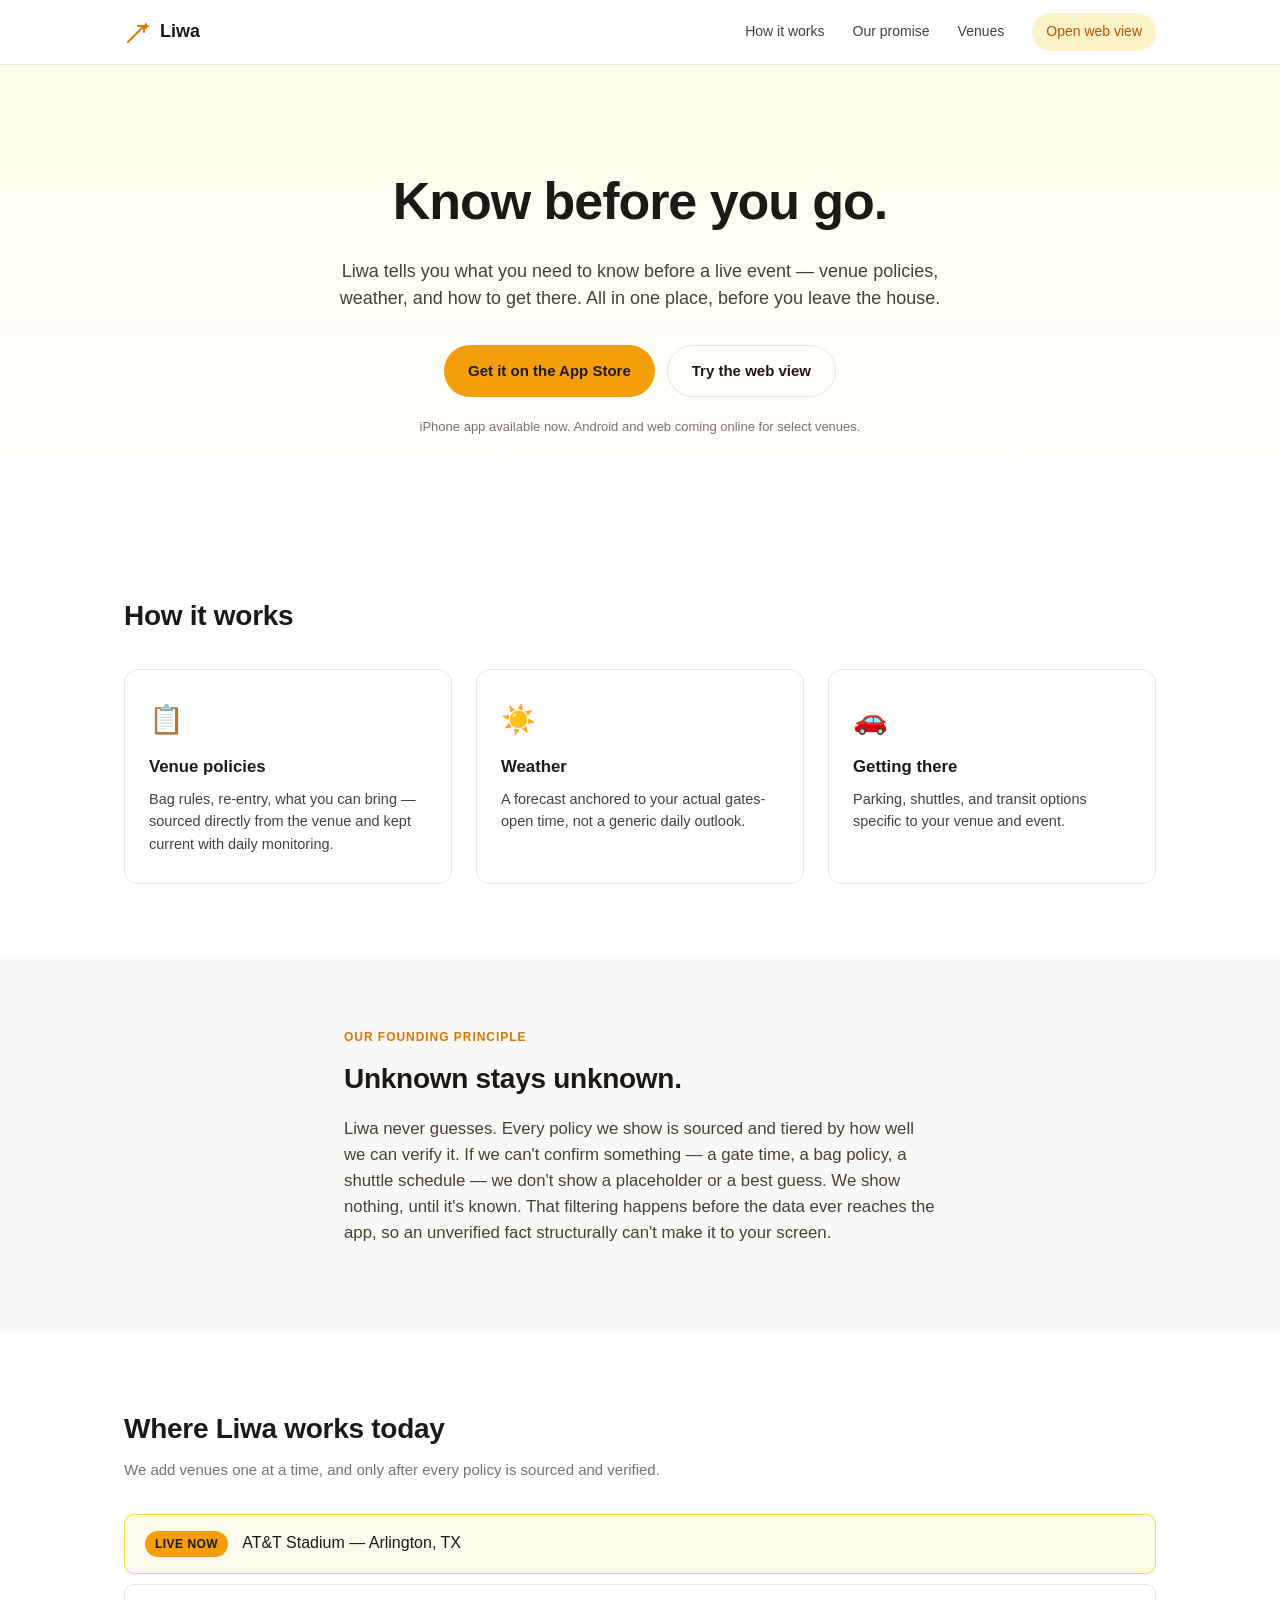
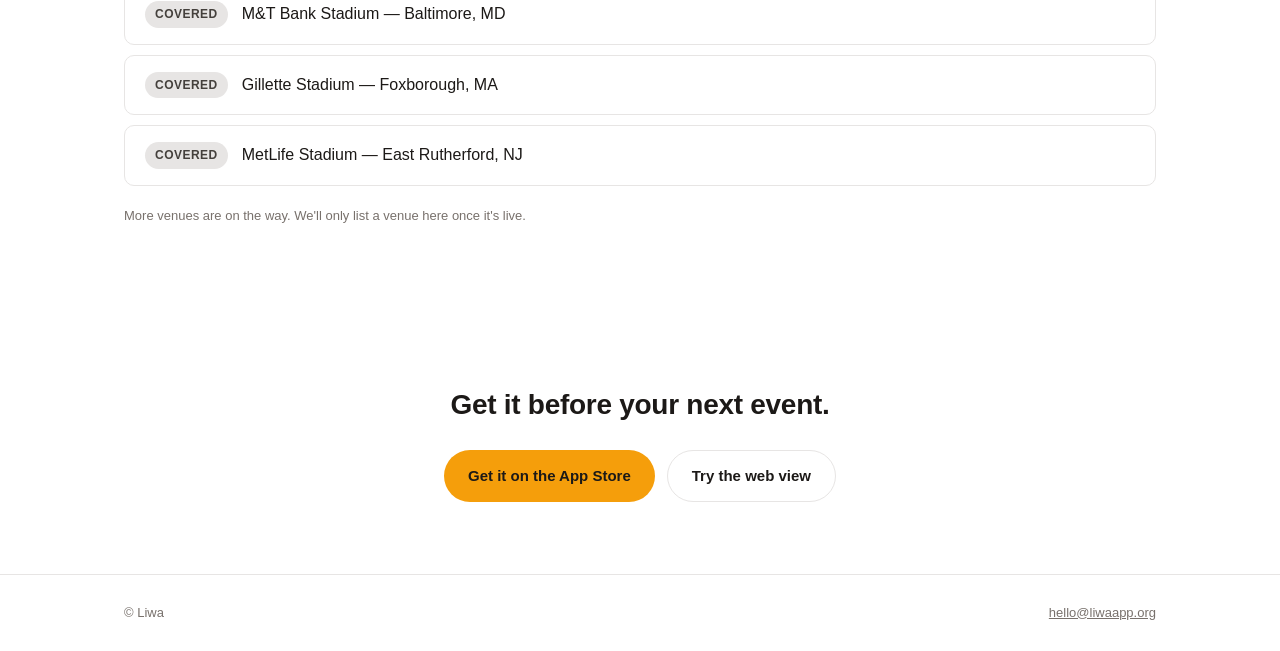
==== index.html @ 64593947 "Initial liwaapp.org site" ====
<!DOCTYPE html>
<html lang="en">
<head>
<meta charset="UTF-8">
<meta name="viewport" content="width=device-width, initial-scale=1.0">
<title>Liwa — Know Before You Go</title>
<meta name="description" content="Liwa tells you what you need to know before a live event: venue policies, weather, and how to get there. Every fact sourced. Unknown stays unknown.">
<link rel="stylesheet" href="css/style.css">
</head>
<body>

<header class="site-header">
  <div class="wrap header-inner">
    <a href="/" class="logo" aria-label="Liwa home">
      <svg class="logo-mark" width="28" height="28" viewBox="0 0 28 28" fill="none" xmlns="http://www.w3.org/2000/svg">
        <path d="M4 24L20 8" stroke="currentColor" stroke-width="2" stroke-linecap="round"/>
        <path d="M14 8H20V14" stroke="currentColor" stroke-width="2" stroke-linecap="round" stroke-linejoin="round"/>
        <path d="M22 4L23.2 6.8L26 8L23.2 9.2L22 12L20.8 9.2L18 8L20.8 6.8L22 4Z" fill="currentColor"/>
      </svg>
      <span>Liwa</span>
    </a>
    <nav class="header-nav">
      <a href="#how-it-works">How it works</a>
      <a href="#principle">Our promise</a>
      <a href="#venues">Venues</a>
      <a href="live.html" class="nav-web-app">Open web view</a>
    </nav>
  </div>
</header>

<main>

  <section class="hero">
    <div class="wrap hero-inner">
      <h1>Know before you go.</h1>
      <p class="hero-sub">Liwa tells you what you need to know before a live event — venue policies, weather, and how to get there. All in one place, before you leave the house.</p>
      <div class="hero-ctas">
        <a class="btn btn-primary" href="https://apps.apple.com/us/app/liwa-know-before-you-go/id6790222467" target="_blank" rel="noopener">
          Get it on the App Store
        </a>
        <a class="btn btn-secondary" href="live.html">
          Try the web view
        </a>
      </div>
      <p class="hero-note">iPhone app available now. Android and web coming online for select venues.</p>
    </div>
  </section>

  <section id="how-it-works" class="section">
    <div class="wrap">
      <h2>How it works</h2>
      <div class="grid-3">
        <div class="card">
          <div class="card-icon" aria-hidden="true">📋</div>
          <h3>Venue policies</h3>
          <p>Bag rules, re-entry, what you can bring — sourced directly from the venue and kept current with daily monitoring.</p>
        </div>
        <div class="card">
          <div class="card-icon" aria-hidden="true">☀️</div>
          <h3>Weather</h3>
          <p>A forecast anchored to your actual gates-open time, not a generic daily outlook.</p>
        </div>
        <div class="card">
          <div class="card-icon" aria-hidden="true">🚗</div>
          <h3>Getting there</h3>
          <p>Parking, shuttles, and transit options specific to your venue and event.</p>
        </div>
      </div>
    </div>
  </section>

  <section id="principle" class="section section-alt">
    <div class="wrap principle-wrap">
      <p class="eyebrow">Our founding principle</p>
      <h2>Unknown stays unknown.</h2>
      <p class="principle-body">
        Liwa never guesses. Every policy we show is sourced and tiered by how well we can verify it.
        If we can't confirm something — a gate time, a bag policy, a shuttle schedule — we don't show
        a placeholder or a best guess. We show nothing, until it's known. That filtering happens before
        the data ever reaches the app, so an unverified fact structurally can't make it to your screen.
      </p>
    </div>
  </section>

  <section id="venues" class="section">
    <div class="wrap">
      <h2>Where Liwa works today</h2>
      <p class="section-sub">We add venues one at a time, and only after every policy is sourced and verified.</p>
      <ul class="venue-list">
        <li class="venue-item venue-live">
          <span class="venue-status">Live now</span>
          <span class="venue-name">AT&amp;T Stadium — Arlington, TX</span>
        </li>
        <li class="venue-item">
          <span class="venue-status venue-status-past">Covered</span>
          <span class="venue-name">M&amp;T Bank Stadium — Baltimore, MD</span>
        </li>
        <li class="venue-item">
          <span class="venue-status venue-status-past">Covered</span>
          <span class="venue-name">Gillette Stadium — Foxborough, MA</span>
        </li>
        <li class="venue-item">
          <span class="venue-status venue-status-past">Covered</span>
          <span class="venue-name">MetLife Stadium — East Rutherford, NJ</span>
        </li>
      </ul>
      <p class="venue-more">More venues are on the way. We'll only list a venue here once it's live.</p>
    </div>
  </section>

  <section class="section section-cta">
    <div class="wrap cta-inner">
      <h2>Get it before your next event.</h2>
      <div class="hero-ctas">
        <a class="btn btn-primary" href="https://apps.apple.com/us/app/liwa-know-before-you-go/id6790222467" target="_blank" rel="noopener">
          Get it on the App Store
        </a>
        <a class="btn btn-secondary" href="live.html">
          Try the web view
        </a>
      </div>
    </div>
  </section>

</main>

<footer class="site-footer">
  <div class="wrap footer-inner">
    <span>&copy; <span id="year"></span> Liwa</span>
    <a href="mailto:hello@liwaapp.org">hello@liwaapp.org</a>
  </div>
</footer>

<script src="js/main.js"></script>
</body>
</html>
---- css/style.css ----
:root {
  --amber-50: #fffbeb;
  --amber-100: #fef3c7;
  --amber-300: #fcd34d;
  --amber-500: #f59e0b;
  --amber-600: #d97706;
  --amber-700: #b45309;
  --ink-900: #1c1917;
  --ink-700: #44403c;
  --ink-500: #78716c;
  --paper-0: #ffffff;
  --paper-50: #faf9f7;
  --border: #e7e5e4;
  --radius: 14px;
  --max-width: 1080px;
}

* { box-sizing: border-box; }

html { scroll-behavior: smooth; }

body {
  margin: 0;
  font-family: -apple-system, BlinkMacSystemFont, "Segoe UI", Roboto, Helvetica, Arial, sans-serif;
  color: var(--ink-900);
  background: var(--paper-0);
  line-height: 1.55;
  -webkit-font-smoothing: antialiased;
}

.wrap {
  max-width: var(--max-width);
  margin: 0 auto;
  padding: 0 24px;
}

/* Header */
.site-header {
  position: sticky;
  top: 0;
  z-index: 10;
  background: rgba(255, 255, 255, 0.9);
  backdrop-filter: saturate(180%) blur(10px);
  border-bottom: 1px solid var(--border);
}

.header-inner {
  display: flex;
  align-items: center;
  justify-content: space-between;
  height: 64px;
}

.logo {
  display: flex;
  align-items: center;
  gap: 8px;
  text-decoration: none;
  color: var(--ink-900);
  font-weight: 700;
  font-size: 18px;
}

.logo-mark { color: var(--amber-600); }

.header-nav {
  display: flex;
  align-items: center;
  gap: 28px;
}

.header-nav a {
  color: var(--ink-700);
  text-decoration: none;
  font-size: 14px;
  font-weight: 500;
}

.header-nav a:hover { color: var(--ink-900); }

.nav-web-app {
  padding: 8px 14px;
  border-radius: 999px;
  background: var(--amber-100);
  color: var(--amber-700) !important;
}

/* Hero */
.hero {
  padding: 96px 0 72px;
  background: linear-gradient(180deg, var(--amber-50) 0%, var(--paper-0) 100%);
}

.hero-inner { text-align: center; max-width: 680px; margin: 0 auto; }

.hero h1 {
  font-size: clamp(2.25rem, 5vw, 3.25rem);
  margin: 0 0 16px;
  letter-spacing: -0.02em;
}

.hero-sub {
  font-size: 1.125rem;
  color: var(--ink-700);
  margin: 0 0 32px;
}

.hero-ctas {
  display: flex;
  gap: 12px;
  justify-content: center;
  flex-wrap: wrap;
}

.hero-note {
  margin-top: 20px;
  font-size: 13px;
  color: var(--ink-500);
}

/* Buttons */
.btn {
  display: inline-flex;
  align-items: center;
  justify-content: center;
  padding: 13px 24px;
  border-radius: 999px;
  font-weight: 600;
  font-size: 15px;
  text-decoration: none;
  transition: transform 0.1s ease, box-shadow 0.15s ease;
}

.btn-primary {
  background: var(--amber-500);
  color: #1c1917;
}

.btn-primary:hover { background: var(--amber-600); }

.btn-secondary {
  background: transparent;
  color: var(--ink-900);
  border: 1.5px solid var(--border);
}

.btn-secondary:hover { border-color: var(--amber-500); }

/* Sections */
.section { padding: 72px 0; }
.section-alt { background: var(--paper-50); }

h2 {
  font-size: 1.75rem;
  letter-spacing: -0.01em;
  margin: 0 0 8px;
}

.section-sub {
  color: var(--ink-500);
  margin: 0 0 32px;
  font-size: 15px;
}

/* How it works grid */
.grid-3 {
  display: grid;
  grid-template-columns: repeat(3, 1fr);
  gap: 24px;
  margin-top: 32px;
}

.card {
  background: var(--paper-0);
  border: 1px solid var(--border);
  border-radius: var(--radius);
  padding: 28px 24px;
}

.card-icon { font-size: 28px; margin-bottom: 12px; }
.card h3 { margin: 0 0 8px; font-size: 1.05rem; }
.card p { margin: 0; color: var(--ink-700); font-size: 14.5px; }

/* Principle */
.principle-wrap { max-width: 640px; }

.eyebrow {
  text-transform: uppercase;
  letter-spacing: 0.08em;
  font-size: 12px;
  font-weight: 700;
  color: var(--amber-600);
  margin: 0 0 10px;
}

.principle-body {
  color: var(--ink-700);
  font-size: 1.05rem;
  margin-top: 16px;
}

/* Venue list */
.venue-list {
  list-style: none;
  padding: 0;
  margin: 0;
  display: flex;
  flex-direction: column;
  gap: 10px;
}

.venue-item {
  display: flex;
  align-items: center;
  gap: 14px;
  padding: 16px 20px;
  border: 1px solid var(--border);
  border-radius: 10px;
}

.venue-live { border-color: var(--amber-300); background: var(--amber-50); }

.venue-status {
  font-size: 12px;
  font-weight: 700;
  text-transform: uppercase;
  letter-spacing: 0.04em;
  padding: 4px 10px;
  border-radius: 999px;
  background: var(--amber-500);
  color: #1c1917;
  white-space: nowrap;
}

.venue-status-past {
  background: var(--border);
  color: var(--ink-700);
}

.venue-name { font-weight: 500; }

.venue-more {
  margin-top: 20px;
  font-size: 13px;
  color: var(--ink-500);
}

/* CTA section */
.section-cta { text-align: center; }
.cta-inner h2 { margin-bottom: 24px; }

/* Footer */
.site-footer {
  border-top: 1px solid var(--border);
  padding: 28px 0;
}

.footer-inner {
  display: flex;
  justify-content: space-between;
  font-size: 13px;
  color: var(--ink-500);
}

.footer-inner a { color: var(--ink-500); }

@media (max-width: 720px) {
  .header-nav { gap: 16px; }
  .header-nav a:not(.nav-web-app) { display: none; }
  .grid-3 { grid-template-columns: 1fr; }
}
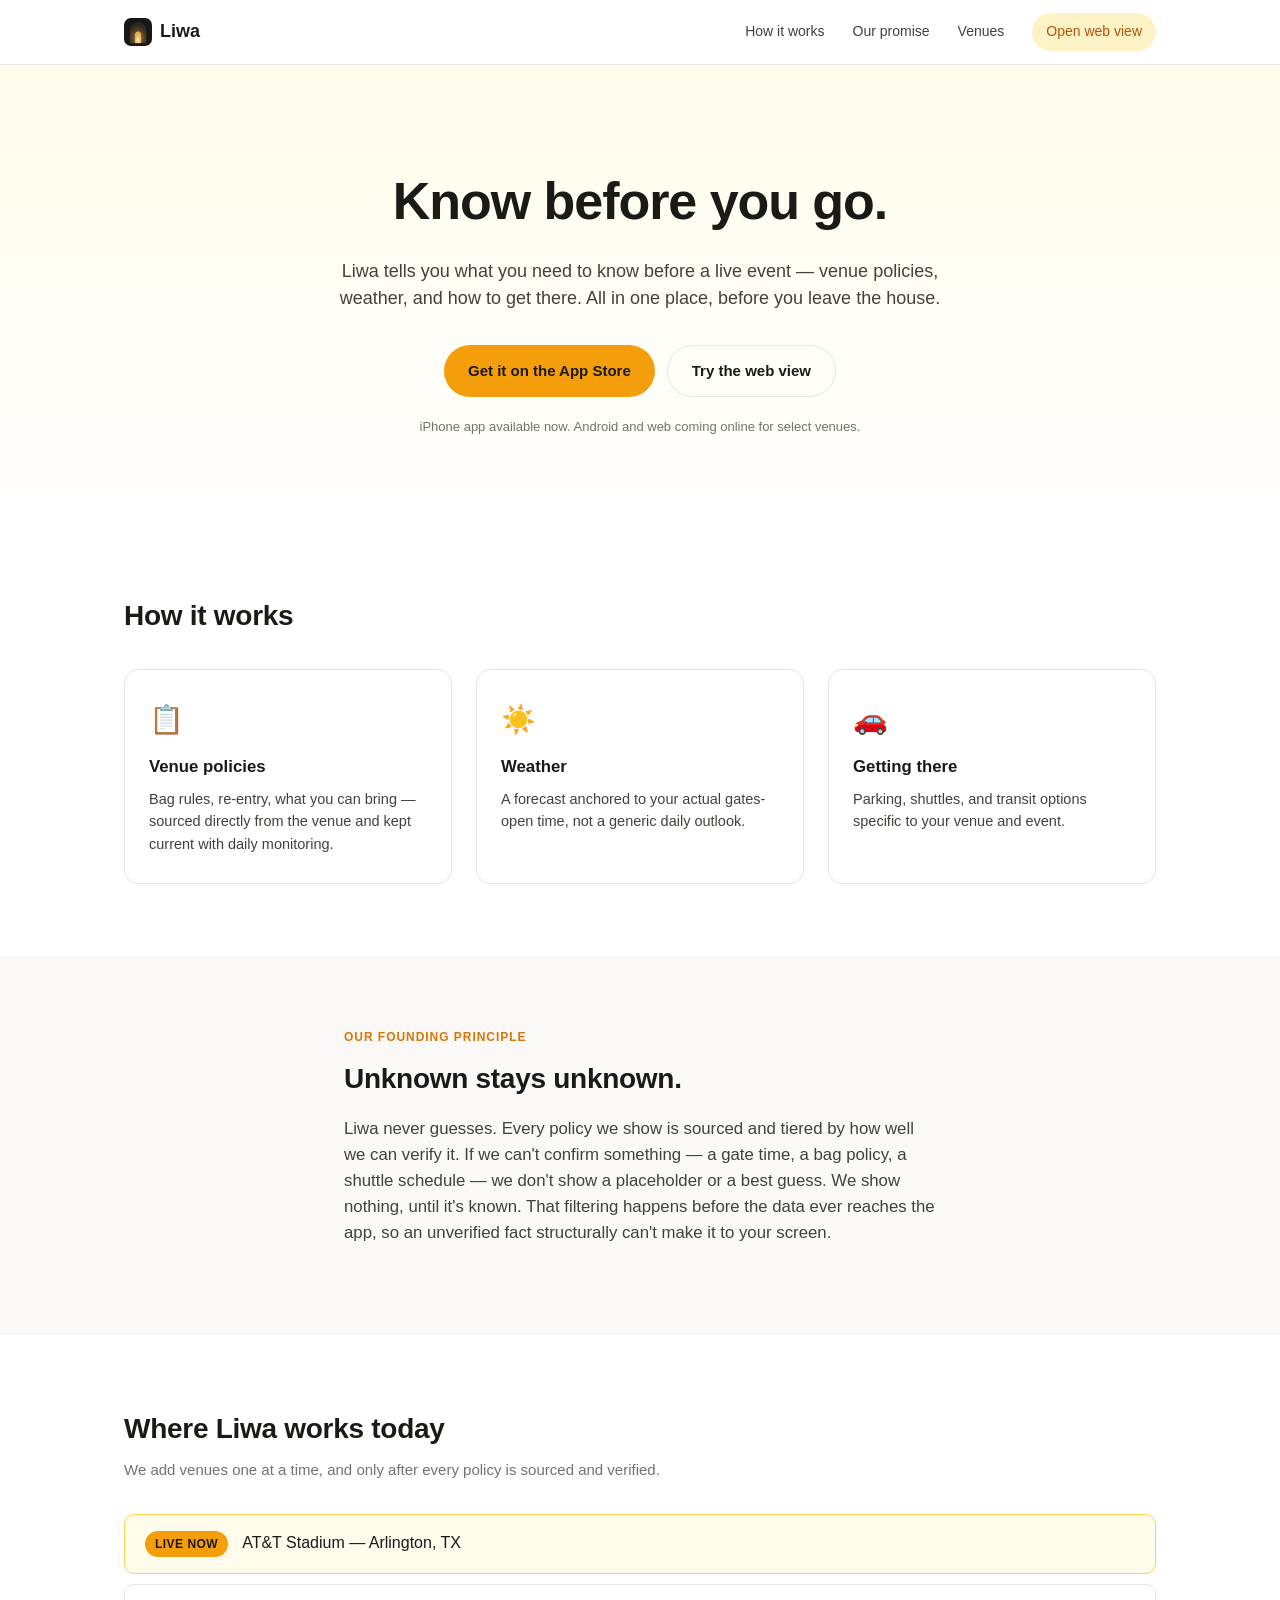
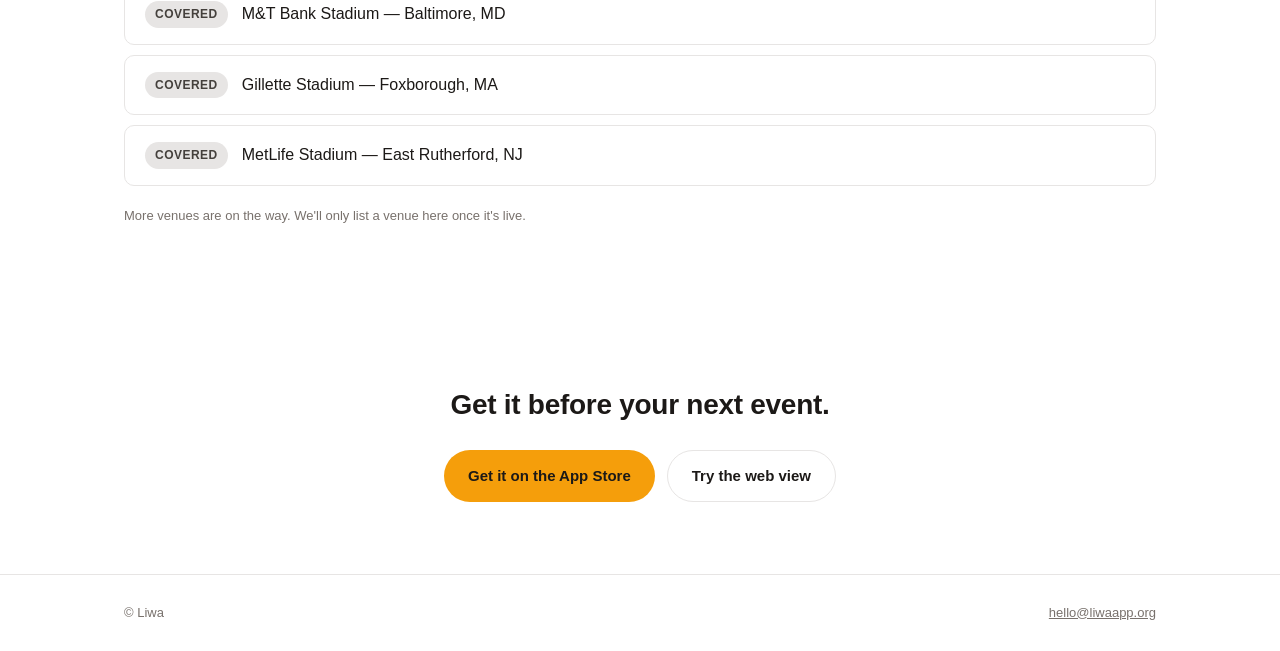
==== commit 65b5fe07: "Rebuild merch section per detailed spec: date grouping, verified-facts expandable, no-announcement f" ====
--- a/index.html
+++ b/index.html
@@ -6,17 +6,16 @@
 <title>Liwa — Know Before You Go</title>
 <meta name="description" content="Liwa tells you what you need to know before a live event: venue policies, weather, and how to get there. Every fact sourced. Unknown stays unknown.">
 <link rel="stylesheet" href="css/style.css">
+<link rel="icon" type="image/png" sizes="32x32" href="assets/favicon-32.png">
+<link rel="icon" type="image/png" sizes="192x192" href="assets/favicon-192.png">
+<link rel="apple-touch-icon" href="assets/favicon-180.png">
 </head>
 <body>
 
 <header class="site-header">
   <div class="wrap header-inner">
     <a href="/" class="logo" aria-label="Liwa home">
-      <svg class="logo-mark" width="28" height="28" viewBox="0 0 28 28" fill="none" xmlns="http://www.w3.org/2000/svg">
-        <path d="M4 24L20 8" stroke="currentColor" stroke-width="2" stroke-linecap="round"/>
-        <path d="M14 8H20V14" stroke="currentColor" stroke-width="2" stroke-linecap="round" stroke-linejoin="round"/>
-        <path d="M22 4L23.2 6.8L26 8L23.2 9.2L22 12L20.8 9.2L18 8L20.8 6.8L22 4Z" fill="currentColor"/>
-      </svg>
+      <img class="logo-mark" src="assets/favicon-48.png" alt="" width="28" height="28">
       <span>Liwa</span>
     </a>
     <nav class="header-nav">
@@ -87,9 +86,26 @@
       <h2>Where Liwa works today</h2>
       <p class="section-sub">We add venues one at a time, and only after every policy is sourced and verified.</p>
       <ul class="venue-list">
+        <!--
+          MANUAL, NOT DATA-DRIVEN: this whole list is hand-maintained HTML,
+          not read from Firestore. When AT&T Stadium's event wraps (after
+          Aug 16, 2026), manually:
+            1. Change its badge from "Live now" (venue-live class + plain
+               <span>) to "Covered" (venue-status-past class), matching
+               the pattern below for the other past venues.
+            2. Remove the <a> wrapper around it so it stops linking to
+               live.html — live.html currently only has real data for
+               AT&T anyway (VENUE_NAME is hardcoded in firestore-data.js),
+               so a stale link would be actively misleading, not just inert.
+          This is a known gap worth fixing post-LA: this list should read
+          live/covered status from Firestore instead of being hand-edited
+          every time an event starts or ends.
+        -->
         <li class="venue-item venue-live">
-          <span class="venue-status">Live now</span>
-          <span class="venue-name">AT&amp;T Stadium — Arlington, TX</span>
+          <a class="venue-link" href="live.html">
+            <span class="venue-status">Live now</span>
+            <span class="venue-name">AT&amp;T Stadium — Arlington, TX</span>
+          </a>
         </li>
         <li class="venue-item">
           <span class="venue-status venue-status-past">Covered</span>
--- a/css/style.css
+++ b/css/style.css
@@ -61,7 +61,7 @@
   font-size: 18px;
 }
 
-.logo-mark { color: var(--amber-600); }
+.logo-mark { border-radius: 7px; display: block; }
 
 .header-nav {
   display: flex;
@@ -218,7 +218,21 @@
   border-radius: 10px;
 }
 
-.venue-live { border-color: var(--amber-300); background: var(--amber-50); }
+.venue-live { border-color: var(--amber-300); background: var(--amber-50); padding: 0; }
+
+.venue-link {
+  display: flex;
+  align-items: center;
+  gap: 14px;
+  padding: 16px 20px;
+  width: 100%;
+  text-decoration: none;
+  color: inherit;
+  border-radius: 10px;
+  transition: background 0.12s ease;
+}
+
+.venue-link:hover { background: var(--amber-100); }
 
 .venue-status {
   font-size: 12px;
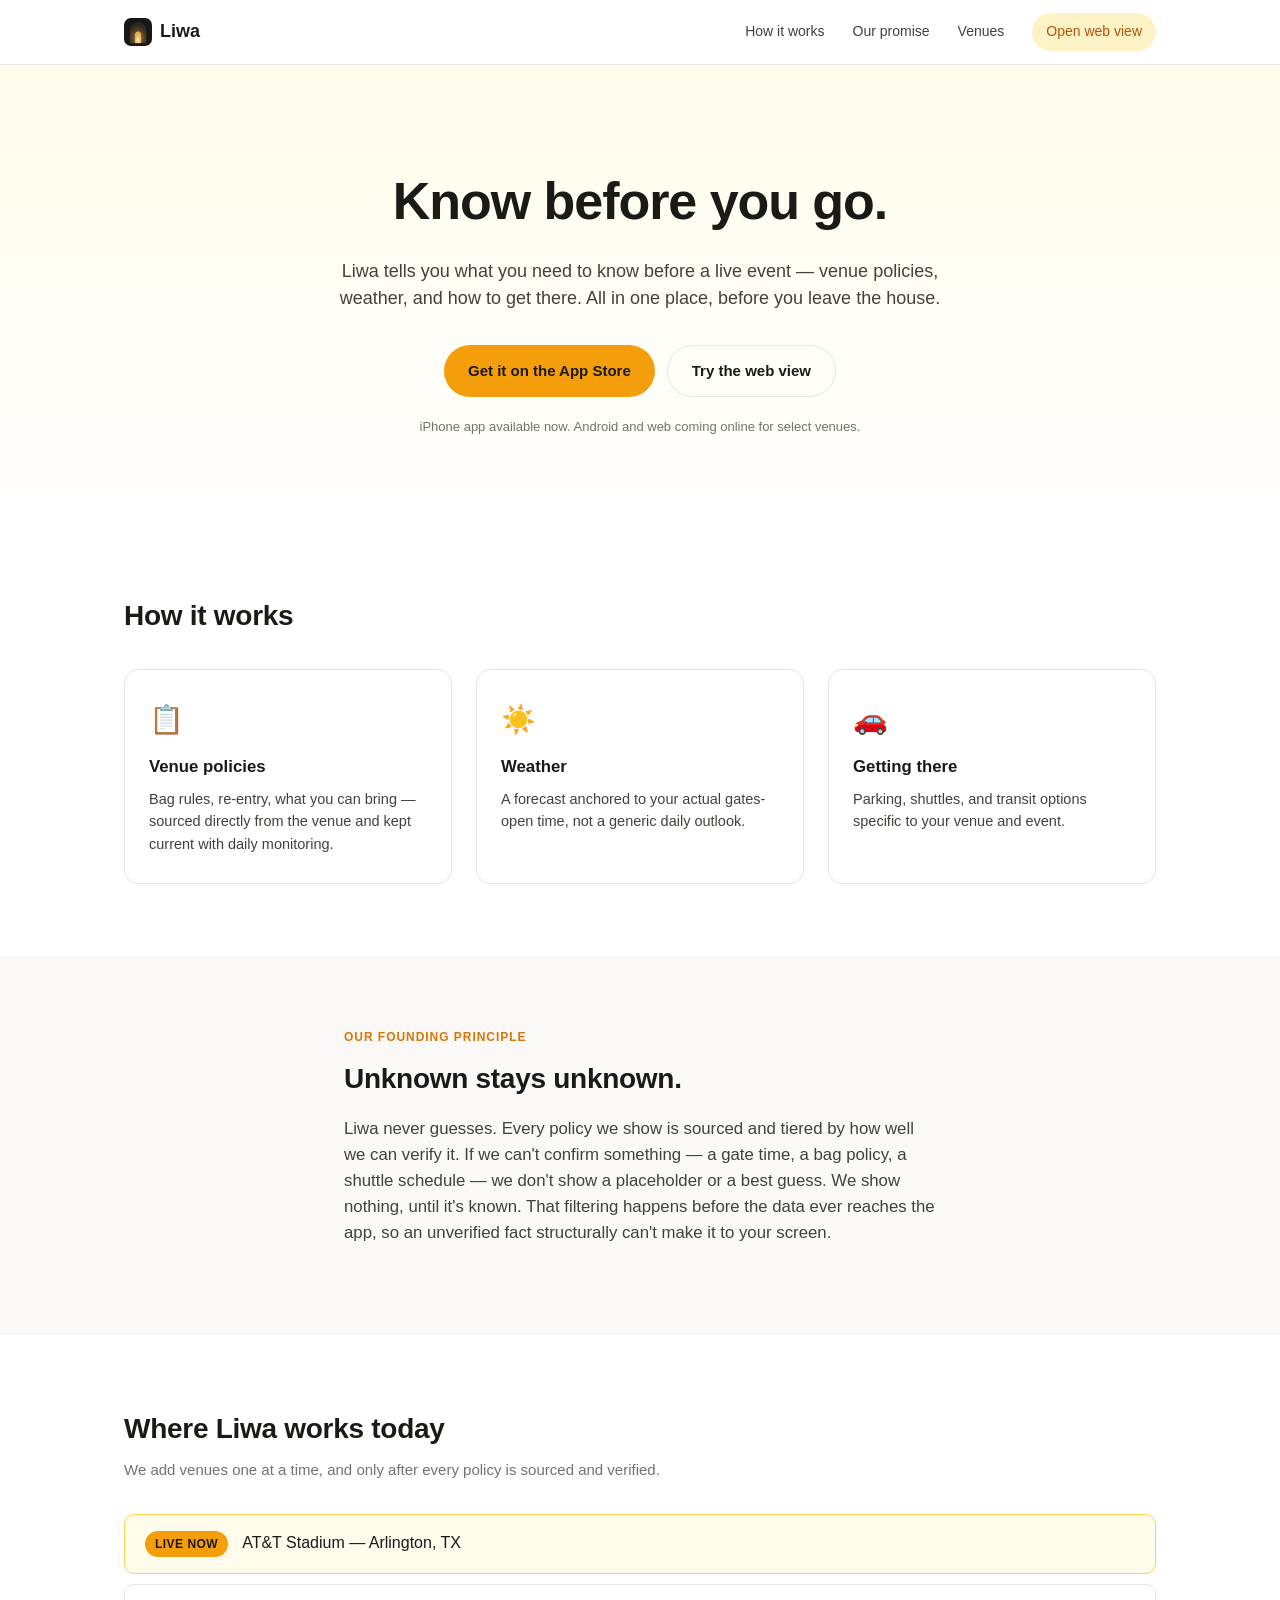
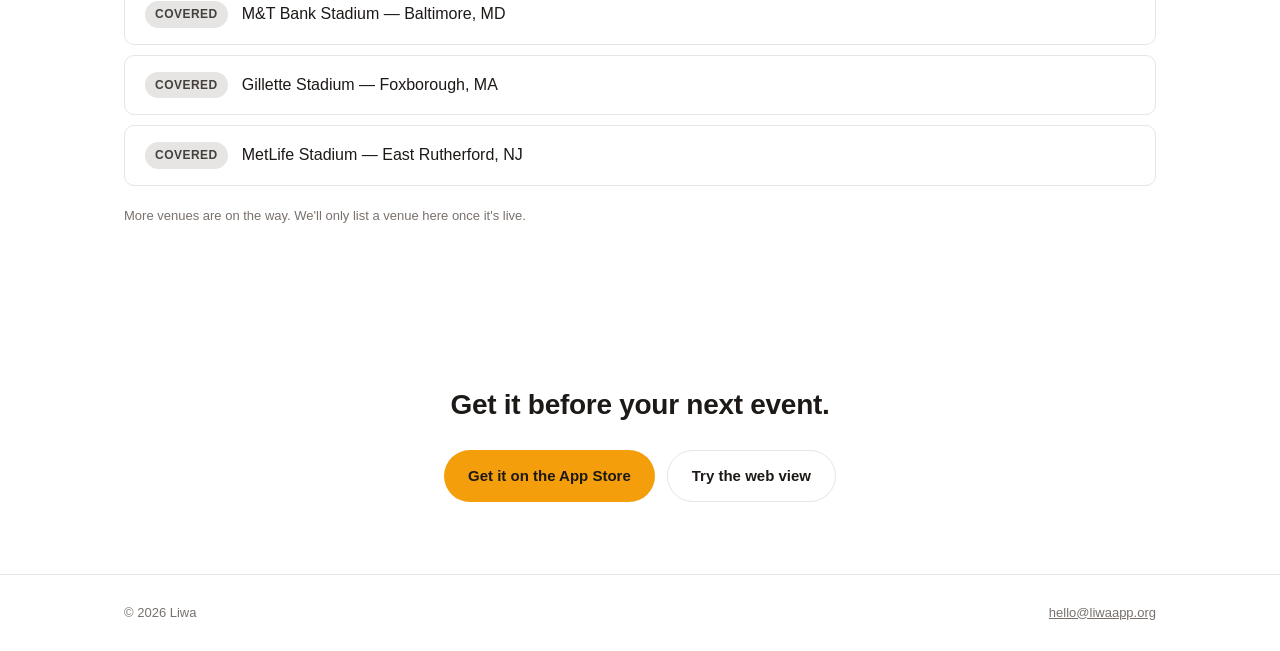
==== commit 7a4c73f1: "Add PWA basics: manifest + service worker for Android installability" ====
--- a/index.html
+++ b/index.html
@@ -9,6 +9,8 @@
 <link rel="icon" type="image/png" sizes="32x32" href="assets/favicon-32.png">
 <link rel="icon" type="image/png" sizes="192x192" href="assets/favicon-192.png">
 <link rel="apple-touch-icon" href="assets/favicon-180.png">
+<link rel="manifest" href="manifest.json">
+<meta name="theme-color" content="#d97706">
 </head>
 <body>
 
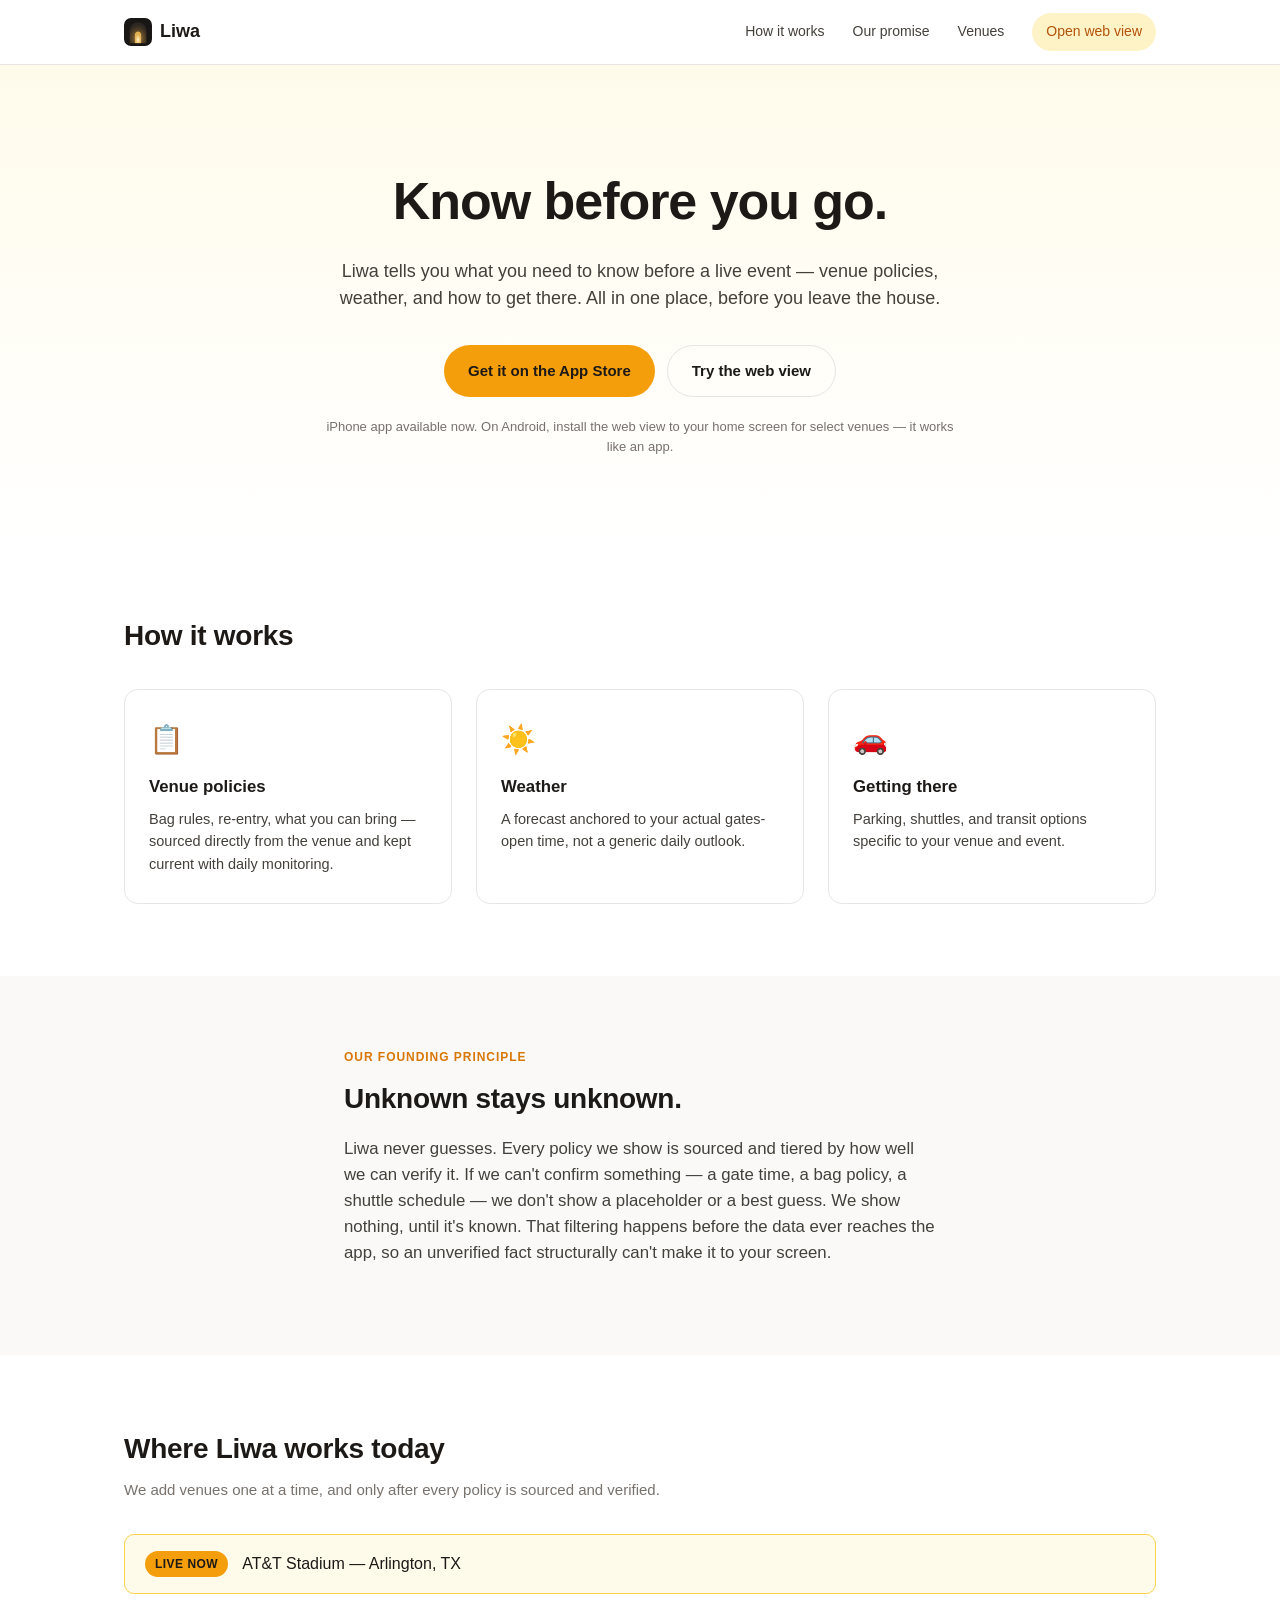
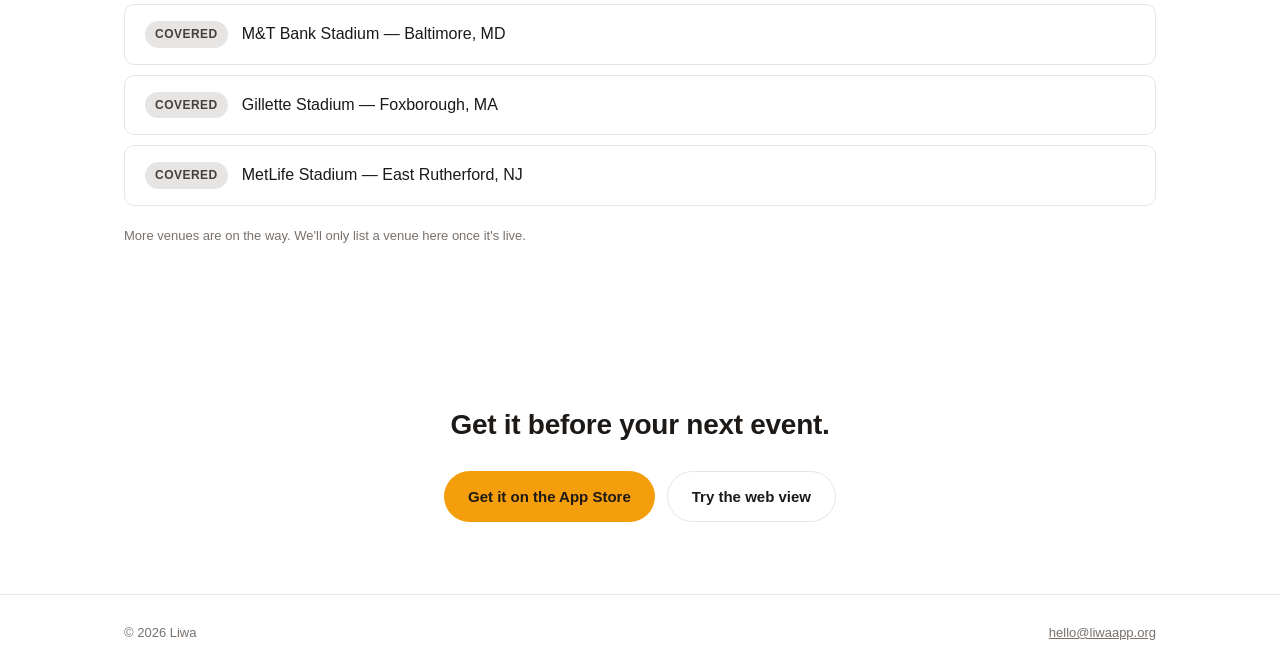
==== commit b0a657d9: "Update hero copy: web view is live and installable, not coming soon" ====
--- a/index.html
+++ b/index.html
@@ -43,7 +43,7 @@
           Try the web view
         </a>
       </div>
-      <p class="hero-note">iPhone app available now. Android and web coming online for select venues.</p>
+      <p class="hero-note">iPhone app available now. On Android, install the web view to your home screen for select venues — it works like an app.</p>
     </div>
   </section>
 
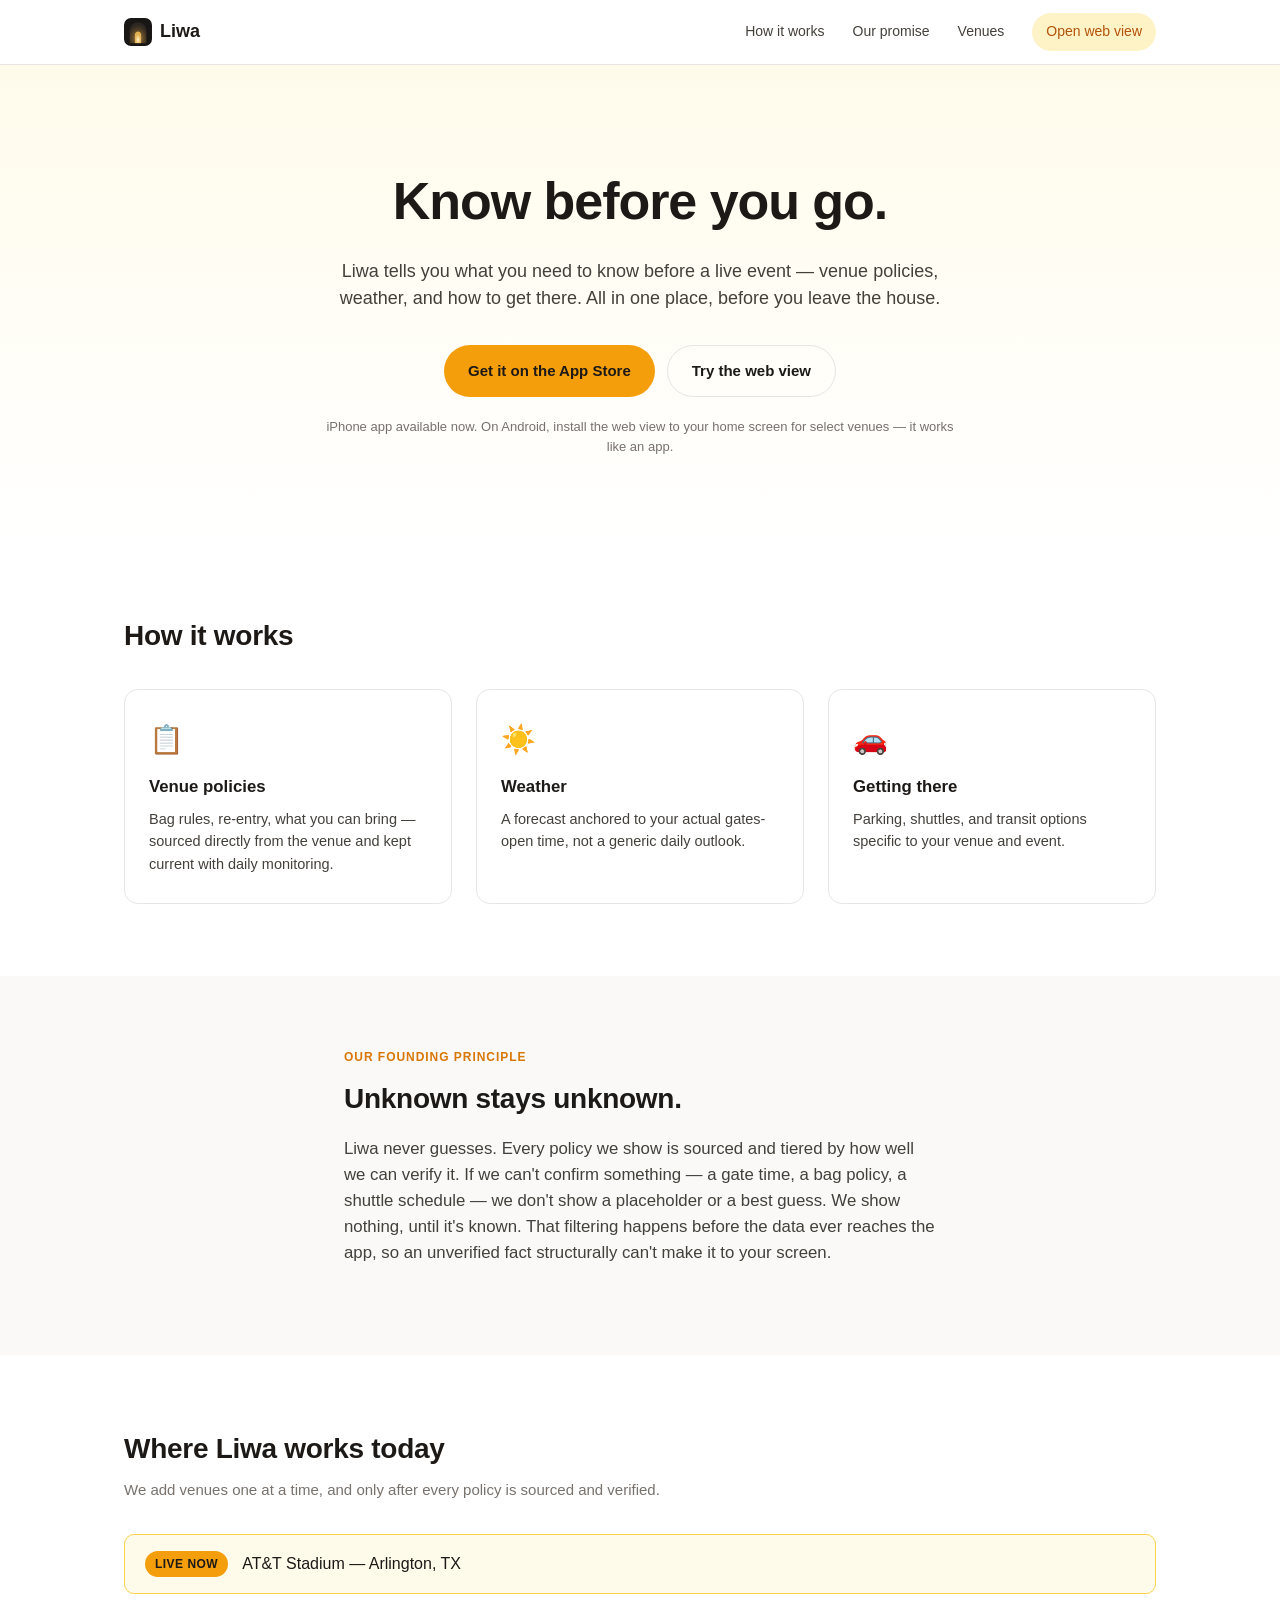
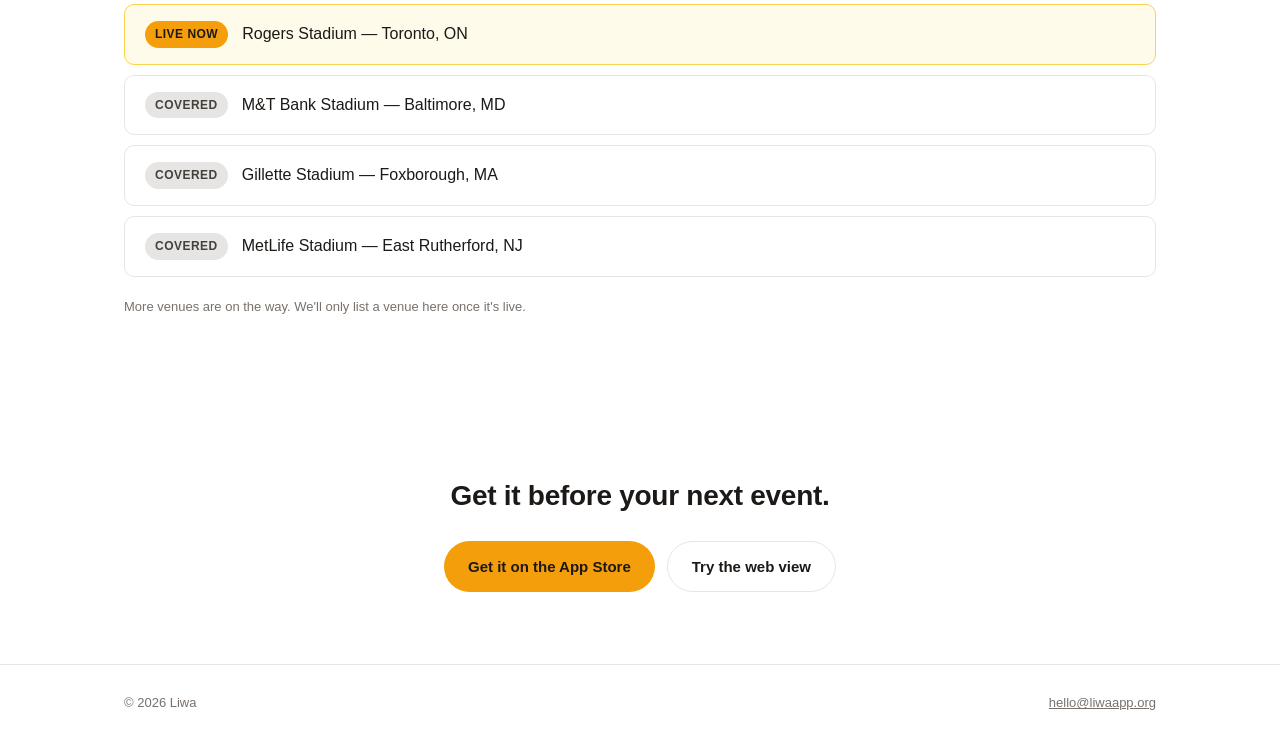
==== commit 817226f8: "Fix Toronto venue link to use venueName instead of venueID" ====
--- a/index.html
+++ b/index.html
@@ -90,23 +90,29 @@
       <ul class="venue-list">
         <!--
           MANUAL, NOT DATA-DRIVEN: this whole list is hand-maintained HTML,
-          not read from Firestore. When AT&T Stadium's event wraps (after
-          Aug 16, 2026), manually:
+          not read from Firestore. live.html now takes a ?venue=<venueName>
+          param (js/firestore-data.js) so any live venue can be linked —
+          the venueName here must match the venueName field on that
+          venue's events/venuePolicies docs in Firestore EXACTLY.
+          When a venue's event wraps:
             1. Change its badge from "Live now" (venue-live class + plain
                <span>) to "Covered" (venue-status-past class), matching
                the pattern below for the other past venues.
-            2. Remove the <a> wrapper around it so it stops linking to
-               live.html — live.html currently only has real data for
-               AT&T anyway (VENUE_NAME is hardcoded in firestore-data.js),
-               so a stale link would be actively misleading, not just inert.
-          This is a known gap worth fixing post-LA: this list should read
-          live/covered status from Firestore instead of being hand-edited
-          every time an event starts or ends.
+            2. Remove the <a> wrapper around it so it stops linking out.
+          This is a known gap worth fixing eventually: this list should
+          read live/covered status from Firestore instead of being
+          hand-edited every time an event starts or ends.
         -->
         <li class="venue-item venue-live">
-          <a class="venue-link" href="live.html">
+          <a class="venue-link" href="live.html?venue=AT%26T%20Stadium">
             <span class="venue-status">Live now</span>
             <span class="venue-name">AT&amp;T Stadium — Arlington, TX</span>
+          </a>
+        </li>
+        <li class="venue-item venue-live">
+          <a class="venue-link" href="live.html?venue=Rogers%20Stadium">
+            <span class="venue-status">Live now</span>
+            <span class="venue-name">Rogers Stadium — Toronto, ON</span>
           </a>
         </li>
         <li class="venue-item">
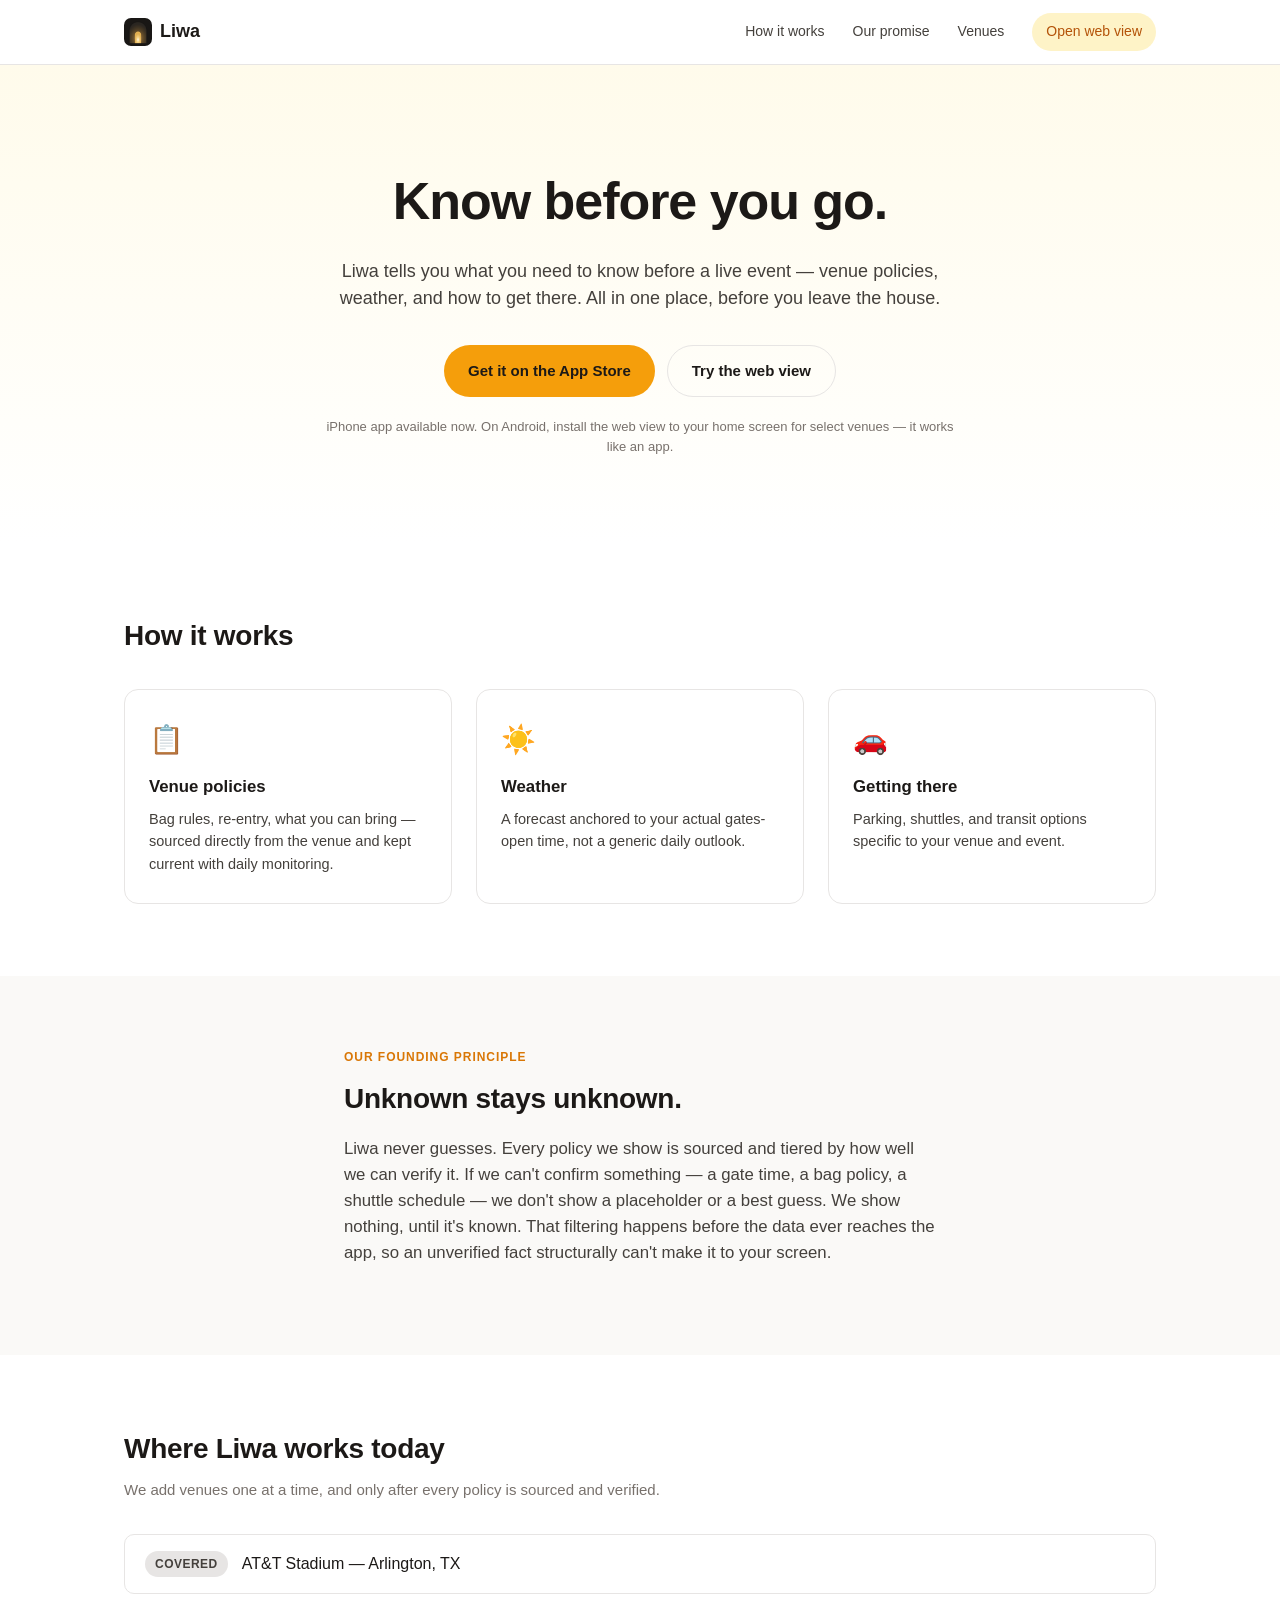
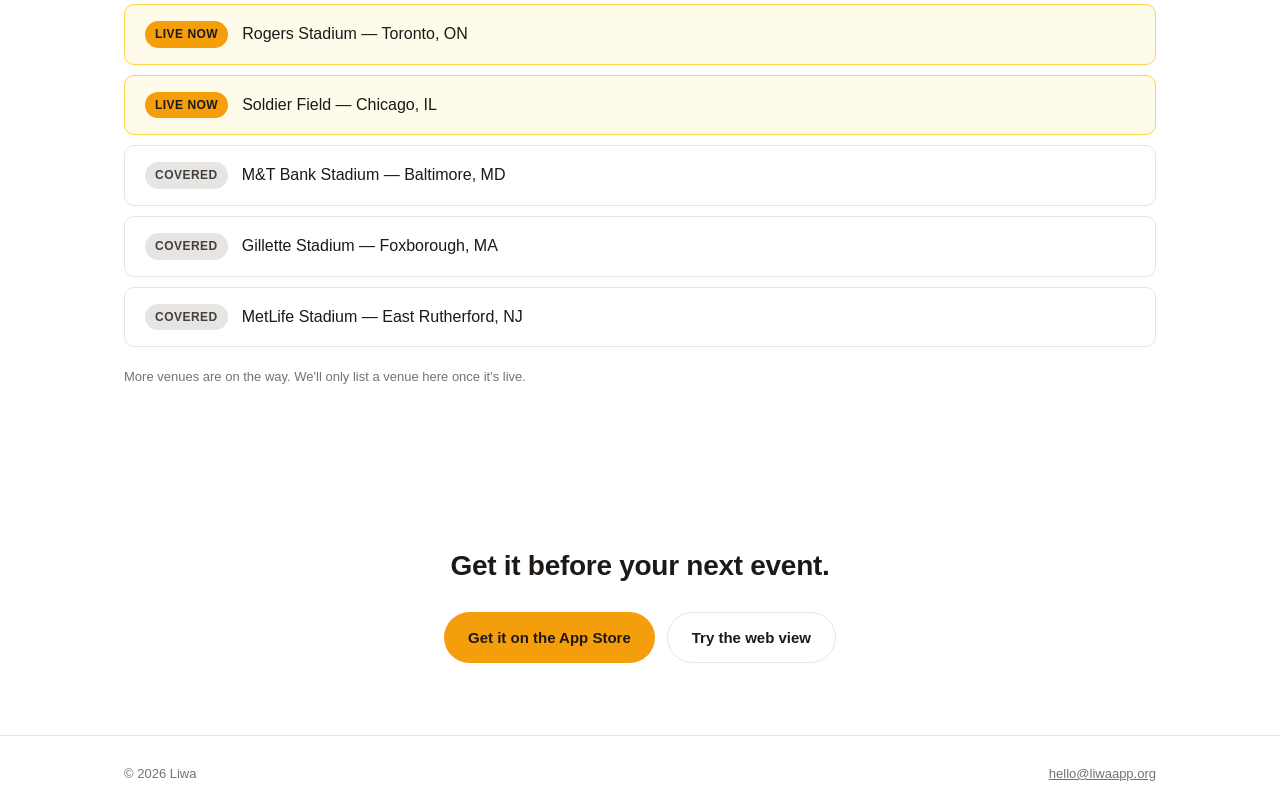
==== commit 64d4b201: "Add Soldier Field to the venue list" ====
--- a/index.html
+++ b/index.html
@@ -103,16 +103,20 @@
           read live/covered status from Firestore instead of being
           hand-edited every time an event starts or ends.
         -->
-        <li class="venue-item venue-live">
-          <a class="venue-link" href="live.html?venue=AT%26T%20Stadium">
-            <span class="venue-status">Live now</span>
-            <span class="venue-name">AT&amp;T Stadium — Arlington, TX</span>
-          </a>
+        <li class="venue-item">
+          <span class="venue-status venue-status-past">Covered</span>
+          <span class="venue-name">AT&amp;T Stadium — Arlington, TX</span>
         </li>
         <li class="venue-item venue-live">
           <a class="venue-link" href="live.html?venue=Rogers%20Stadium">
             <span class="venue-status">Live now</span>
             <span class="venue-name">Rogers Stadium — Toronto, ON</span>
+          </a>
+        </li>
+        <li class="venue-item venue-live">
+          <a class="venue-link" href="live.html?venue=Soldier%20Field">
+            <span class="venue-status">Live now</span>
+            <span class="venue-name">Soldier Field — Chicago, IL</span>
           </a>
         </li>
         <li class="venue-item">
